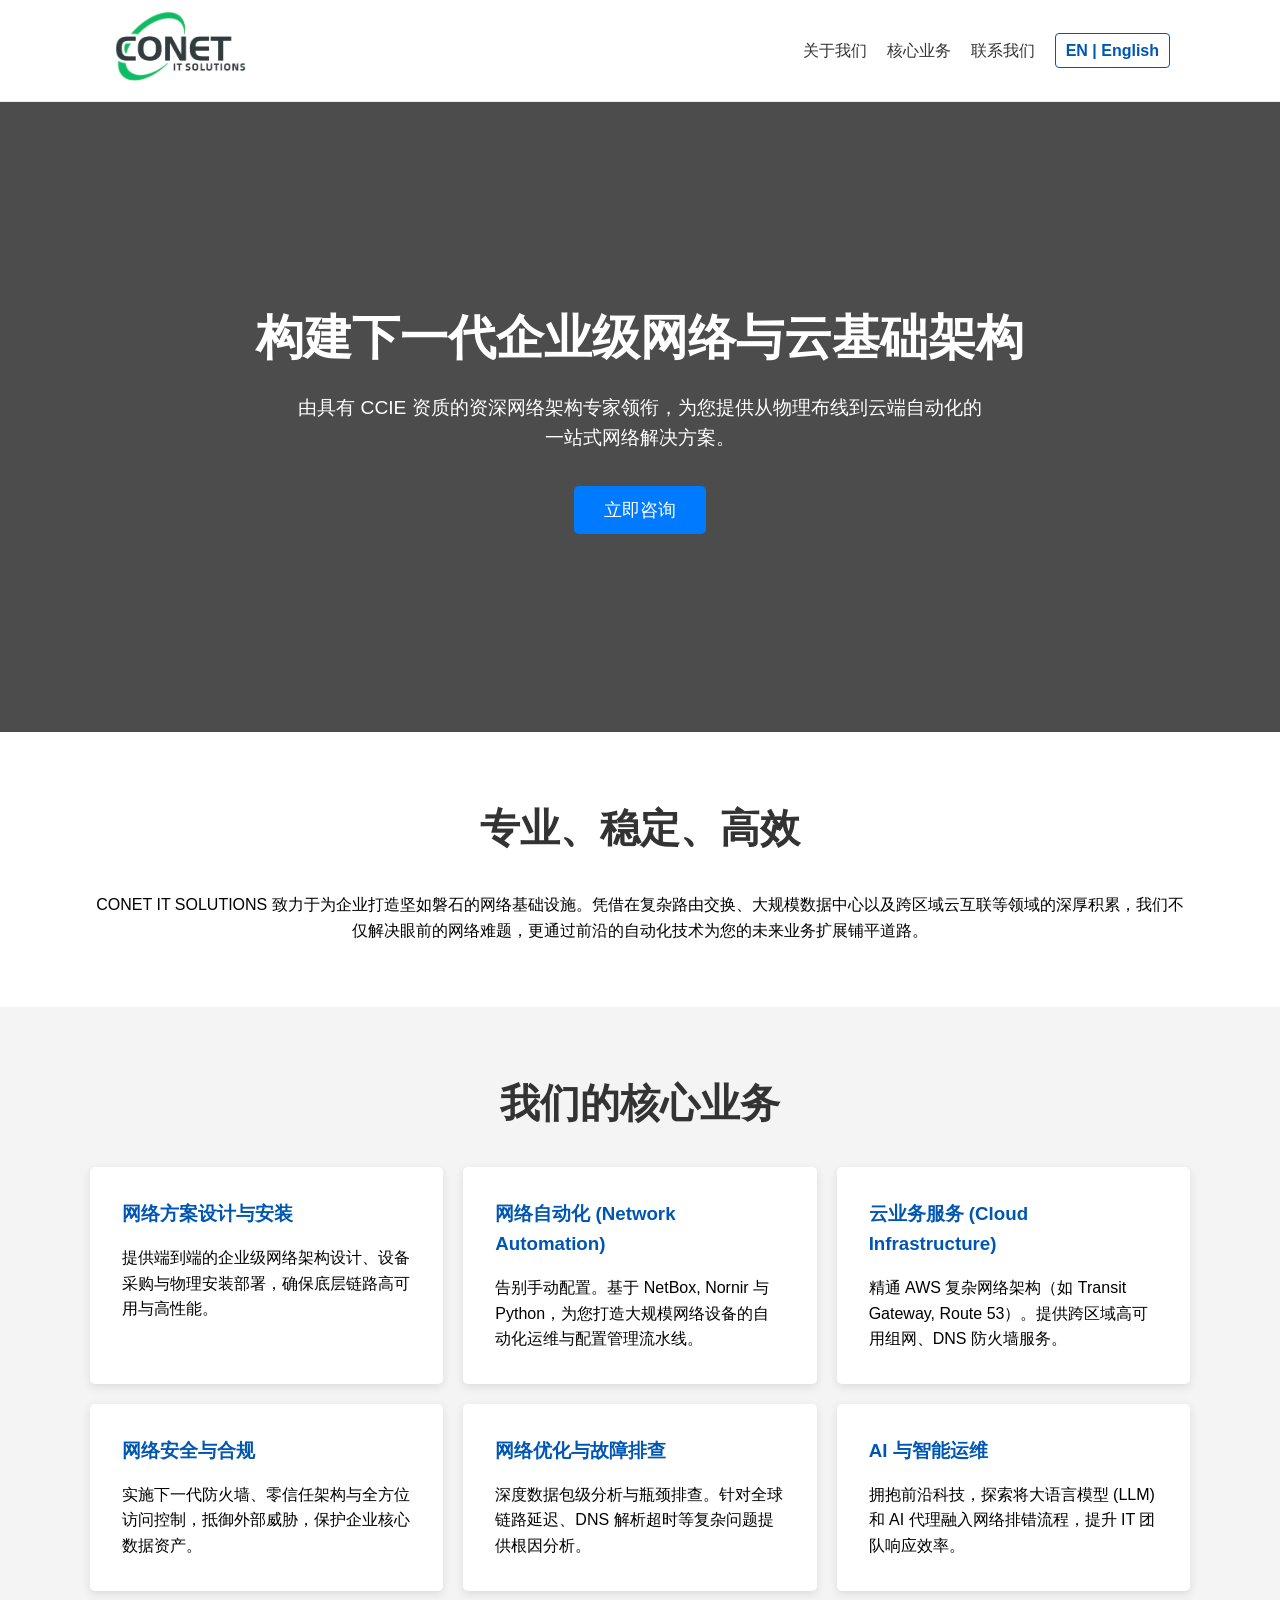
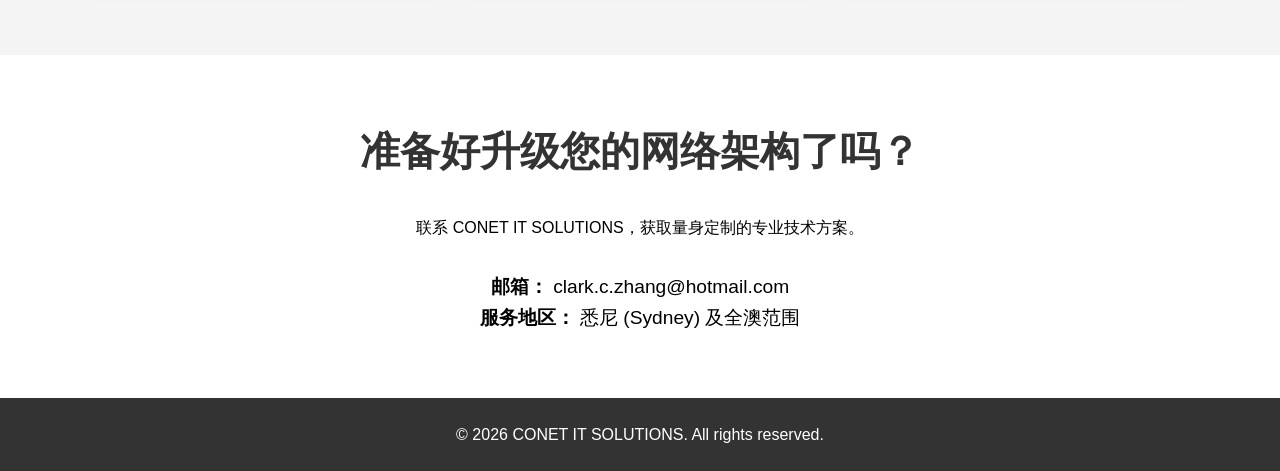
==== cn.html @ aeb0d5d9 "intial version" ====
<!DOCTYPE html>
<html lang="zh-CN">
<head>
    <meta charset="UTF-8">
    <meta name="viewport" content="width=device-width, initial-scale=1.0">
    <title>CONET IT SOLUTIONS | 顶级网络与云架构服务</title>
    <link rel="stylesheet" href="css/style.css">
</head>
<body>

    <header>
        <div class="container nav-container">
            <a href="cn.html" class="logo-link">
                <img src="images/logo.png" alt="CONET IT SOLUTIONS Logo" class="logo-img">
            </a>
            <nav>
                <a href="#about">关于我们</a>
                <a href="#services">核心业务</a>
                <a href="#contact">联系我们</a>
                <a href="index.html" class="lang-btn">EN | English</a>
            </nav>
        </div>
    </header>

    <section class="hero">
        <div class="hero-content">
            <h2>构建下一代企业级网络与云基础架构</h2>
            <p>由具有 CCIE 资质的资深网络架构专家领衔，为您提供从物理布线到云端自动化的一站式网络解决方案。</p>
            <a href="#contact" class="btn">立即咨询</a>
        </div>
    </section>

    <section id="about" class="container section">
        <h2 class="section-title">专业、稳定、高效</h2>
        <p class="text-center">CONET IT SOLUTIONS 致力于为企业打造坚如磐石的网络基础设施。凭借在复杂路由交换、大规模数据中心以及跨区域云互联等领域的深厚积累，我们不仅解决眼前的网络难题，更通过前沿的自动化技术为您的未来业务扩展铺平道路。</p>
    </section>

    <section id="services" class="bg-light">
        <div class="container section">
            <h2 class="section-title">我们的核心业务</h2>
            <div class="grid">
                <div class="card">
                    <h3>网络方案设计与安装</h3>
                    <p>提供端到端的企业级网络架构设计、设备采购与物理安装部署，确保底层链路高可用与高性能。</p>
                </div>
                <div class="card">
                    <h3>网络自动化 (Network Automation)</h3>
                    <p>告别手动配置。基于 NetBox, Nornir 与 Python，为您打造大规模网络设备的自动化运维与配置管理流水线。</p>
                </div>
                <div class="card">
                    <h3>云业务服务 (Cloud Infrastructure)</h3>
                    <p>精通 AWS 复杂网络架构（如 Transit Gateway, Route 53）。提供跨区域高可用组网、DNS 防火墙服务。</p>
                </div>
                <div class="card">
                    <h3>网络安全与合规</h3>
                    <p>实施下一代防火墙、零信任架构与全方位访问控制，抵御外部威胁，保护企业核心数据资产。</p>
                </div>
                <div class="card">
                    <h3>网络优化与故障排查</h3>
                    <p>深度数据包级分析与瓶颈排查。针对全球链路延迟、DNS 解析超时等复杂问题提供根因分析。</p>
                </div>
                <div class="card">
                    <h3>AI 与智能运维</h3>
                    <p>拥抱前沿科技，探索将大语言模型 (LLM) 和 AI 代理融入网络排错流程，提升 IT 团队响应效率。</p>
                </div>
            </div>
        </div>
    </section>

    <section id="contact" class="container section text-center">
        <h2 class="section-title">准备好升级您的网络架构了吗？</h2>
        <p>联系 CONET IT SOLUTIONS，获取量身定制的专业技术方案。</p>
        <div class="contact-info">
            <p><strong>邮箱：</strong> clark.c.zhang@hotmail.com</p>
            <p><strong>服务地区：</strong> 悉尼 (Sydney) 及全澳范围</p>
        </div>
    </section>

    <footer>
        <p>&copy; 2026 CONET IT SOLUTIONS. All rights reserved.</p>
    </footer>

    <script>
        document.querySelectorAll('a[href^="#"]').forEach(anchor => {
            anchor.addEventListener('click', function (e) {
                e.preventDefault();
                document.querySelector(this.getAttribute('href')).scrollIntoView({
                    behavior: 'smooth'
                });
            });
        });
    </script>
</body>
</html>
---- css/style.css ----
/* 全局变量与基础重置 */
:root {
    --primary-color: #0056b3;
    --secondary-color: #007bff;
    --dark-color: #333;
    --light-color: #f4f4f4;
    --header-bg: #fff;
    --header-text: #333;
}

* {
    margin: 0;
    padding: 0;
    box-sizing: border-box;
    font-family: 'Segoe UI', Tahoma, Geneva, Verdana, sans-serif;
    line-height: 1.6;
}

/* 布局工具 */
.container {
    max-width: 1100px;
    margin: auto;
    padding: 0 20px;
}
.section {
    padding: 4rem 0;
}
.text-center {
    text-align: center;
}
.bg-light {
    background: var(--light-color);
}
.section-title {
    text-align: center;
    font-size: 2.5rem;
    margin-bottom: 2rem;
    color: var(--dark-color);
}

/* 导航栏 */
header {
    background: var(--header-bg);
    color: var(--header-text);
    padding: 0.5rem 0;
    position: sticky;
    top: 0;
    z-index: 100;
    border-bottom: 1px solid #eaeaea;
}
.nav-container {
    display: flex;
    justify-content: space-between;
    align-items: center;
}
.logo-link {
    display: flex;
    align-items: center;
}
.logo-img {
    height: 85px;
    width: auto;
    display: block;
    background: transparent;
    border: none;
}
nav {
    display: flex;
    align-items: center;
}
nav a {
    color: var(--header-text);
    text-decoration: none;
    margin-left: 20px;
    font-size: 1rem;
    transition: color 0.3s;
}
nav a:hover {
    color: var(--primary-color);
}

/* 语言切换按钮 */
.lang-btn {
    font-weight: bold;
    border: 1px solid var(--primary-color);
    padding: 4px 10px;
    border-radius: 4px;
    color: var(--primary-color) !important;
}
.lang-btn:hover {
    background: var(--primary-color);
    color: #fff !important;
}

/* 首页横幅 (Hero) */
.hero {
    height: 70vh;
    background: linear-gradient(rgba(0, 0, 0, 0.7), rgba(0, 0, 0, 0.7)), url('https://images.unsplash.com/photo-1558494949-ef010cbdcc31?q=80&w=2000&auto=format&fit=crop') no-repeat center center/cover;
    color: #fff;
    display: flex;
    align-items: center;
    justify-content: center;
    text-align: center;
    padding: 0 20px;
}
.hero h2 {
    font-size: 3rem;
    margin-bottom: 1rem;
}
.hero p {
    font-size: 1.2rem;
    margin-bottom: 2rem;
    max-width: 700px;
    margin-left: auto;
    margin-right: auto;
}
.btn {
    display: inline-block;
    padding: 10px 30px;
    background: var(--secondary-color);
    color: #fff;
    text-decoration: none;
    border-radius: 5px;
    font-size: 1.1rem;
    transition: background 0.3s;
}
.btn:hover {
    background: var(--primary-color);
}

/* 网格布局 (核心业务) */
.grid {
    display: grid;
    grid-template-columns: repeat(auto-fit, minmax(300px, 1fr));
    gap: 20px;
}
.card {
    background: #fff;
    padding: 2rem;
    border-radius: 5px;
    box-shadow: 0 3px 10px rgba(0,0,0,0.1);
    transition: transform 0.3s;
}
.card:hover {
    transform: translateY(-5px);
}
.card h3 {
    margin-bottom: 1rem;
    color: var(--primary-color);
}

/* 联系方式与页脚 */
.contact-info {
    margin-top: 2rem;
    font-size: 1.2rem;
}
footer {
    background: var(--dark-color);
    color: #fff;
    text-align: center;
    padding: 1.5rem 0;
}

/* 移动端适配 */
@media (max-width: 768px) {
    .nav-container {
        flex-direction: column;
        height: auto;
        padding: 10px 0;
    }
    .logo-img {
        height: 60px;
        margin-bottom: 15px;
    }
    nav {
        flex-wrap: wrap;
        justify-content: center;
    }
    nav a {
        color: var(--header-text);
        margin: 5px 10px;
    }
    .hero h2 {
        font-size: 2rem;
    }
    .hero p {
        font-size: 1rem;
    }
    .card {
        padding: 1.5rem;
    }
}
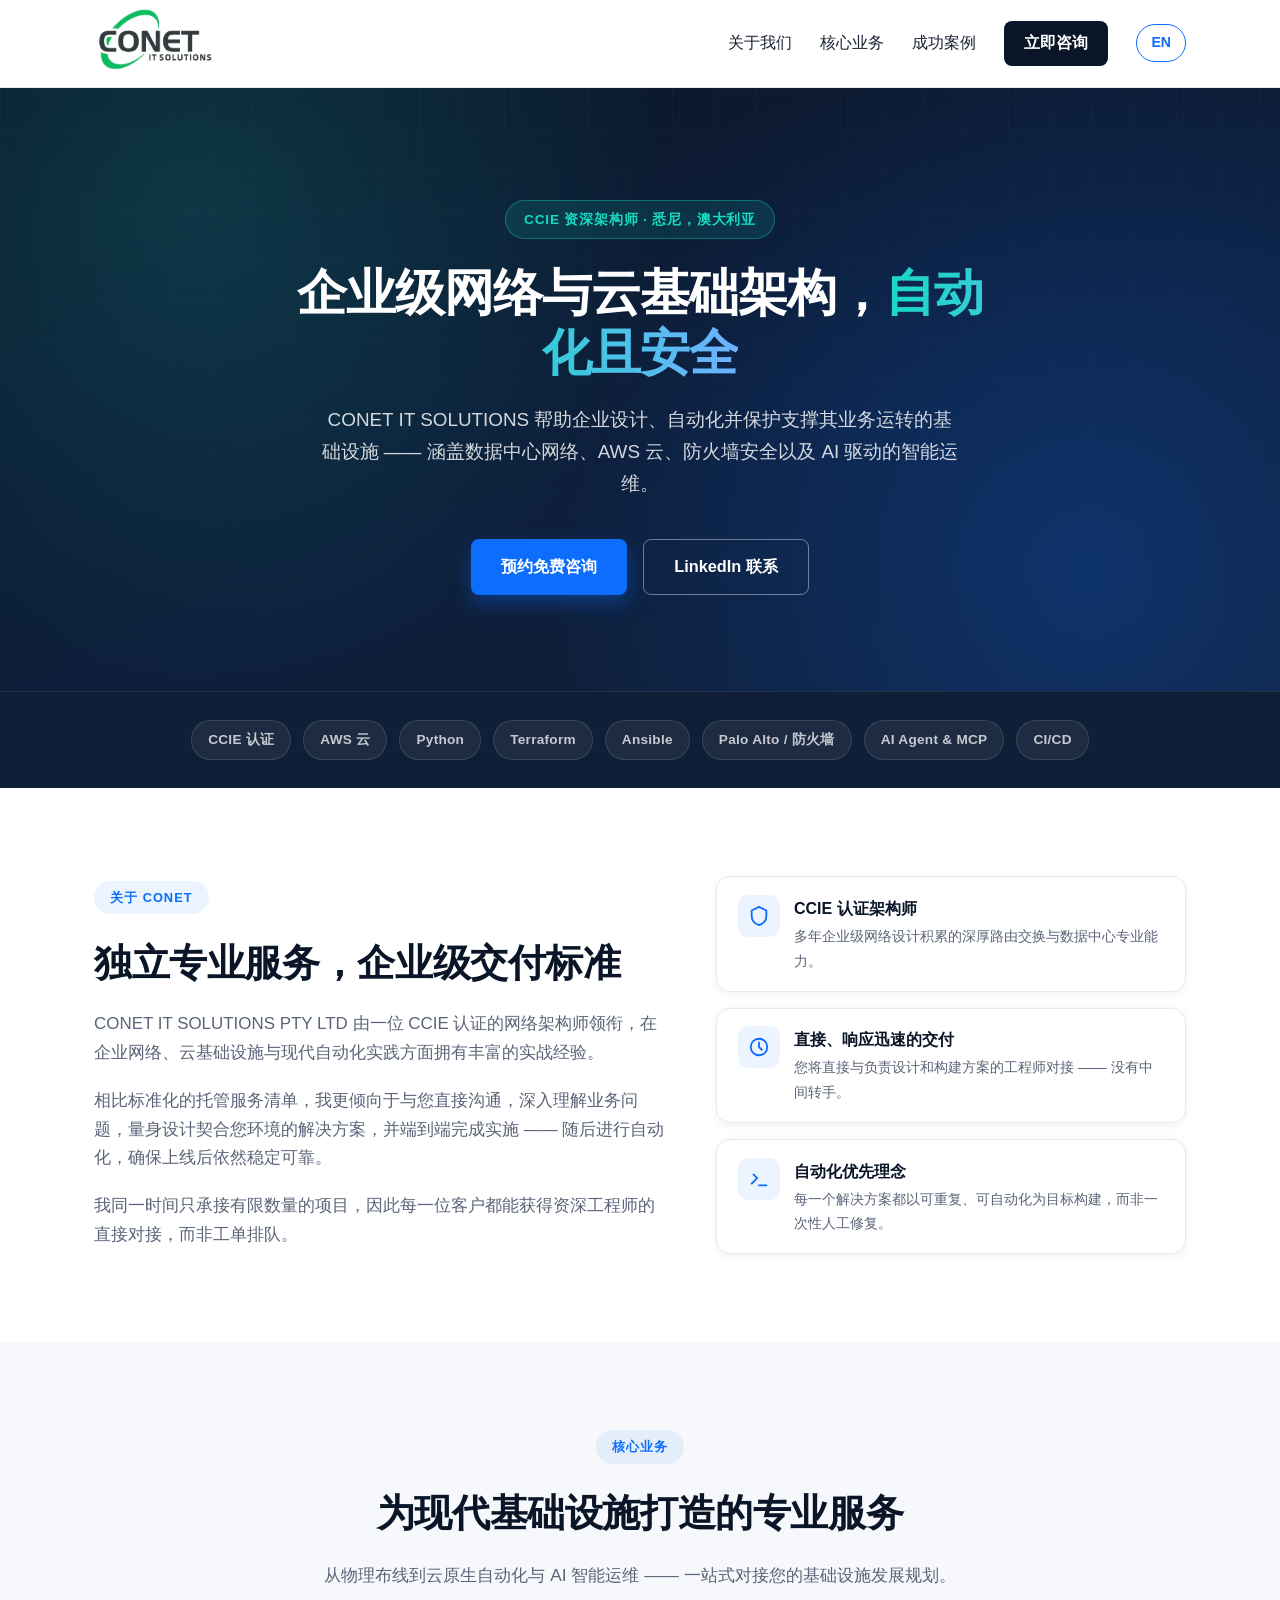
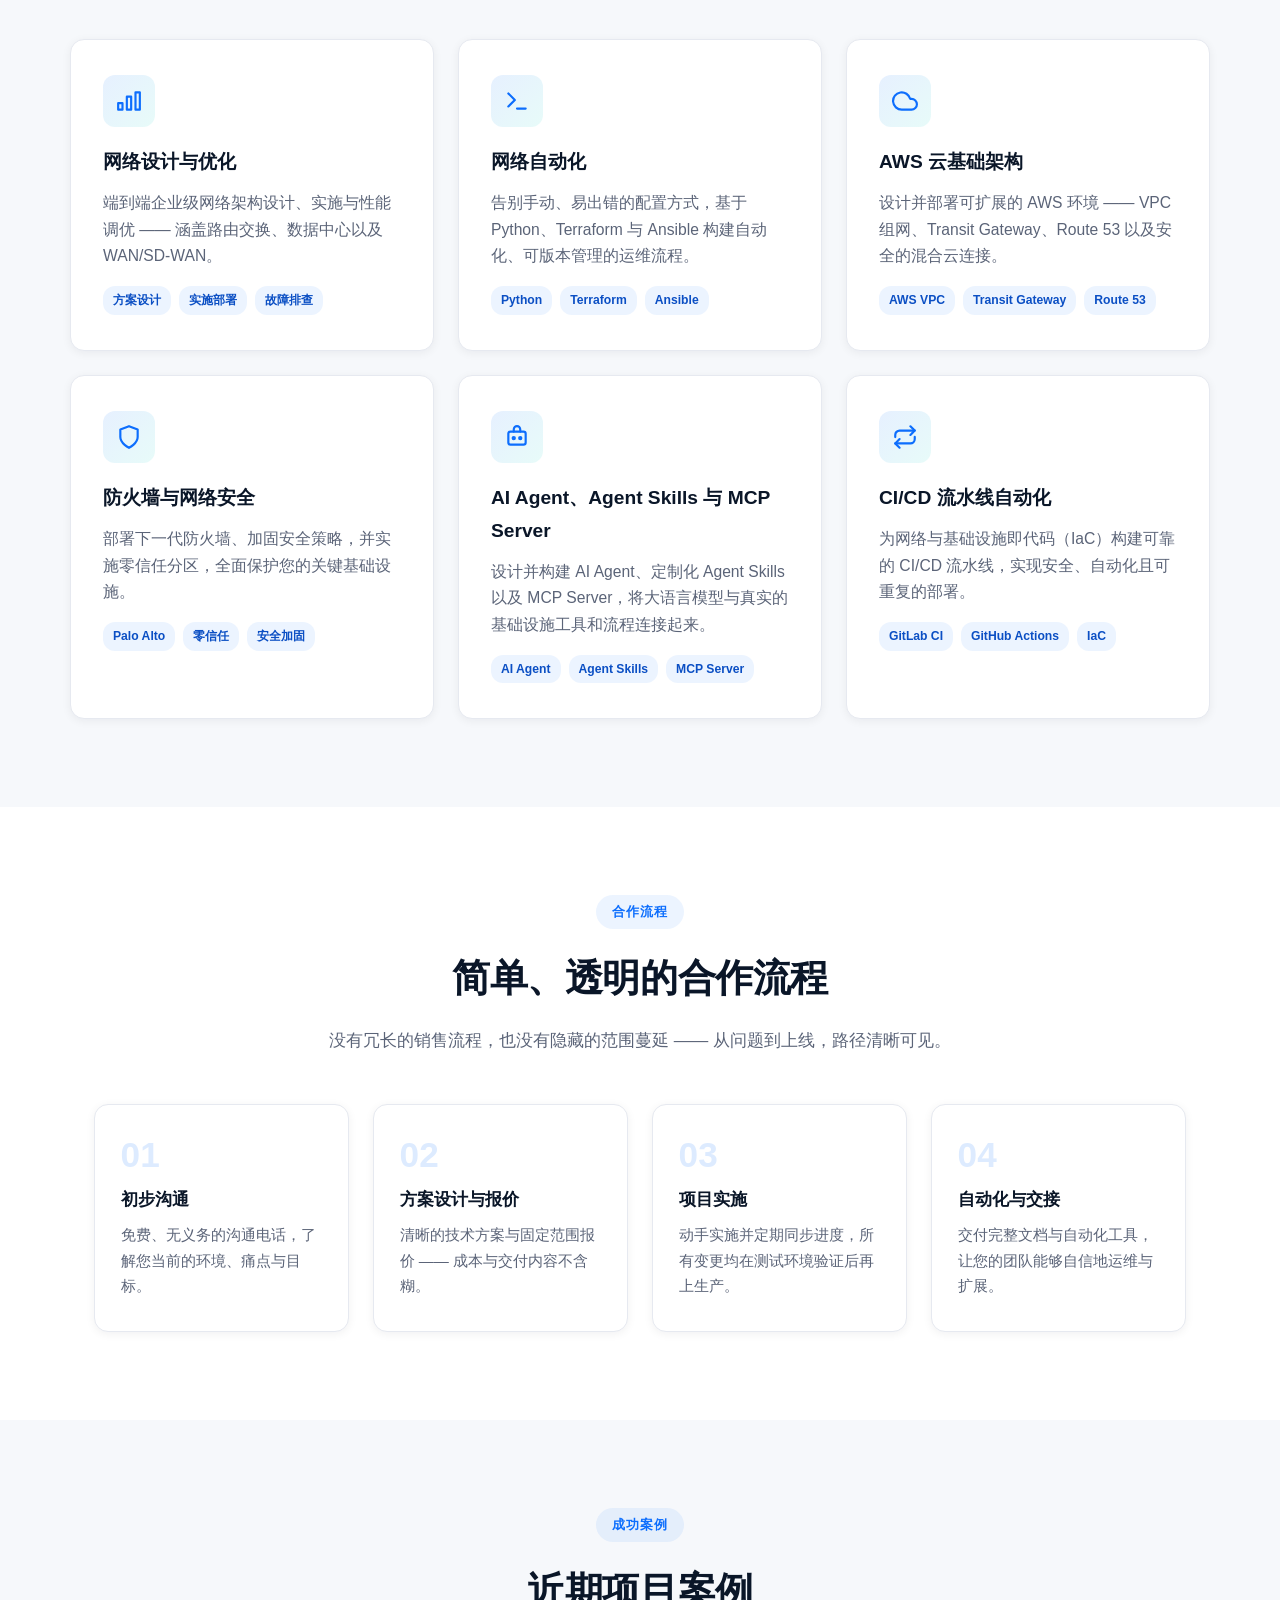
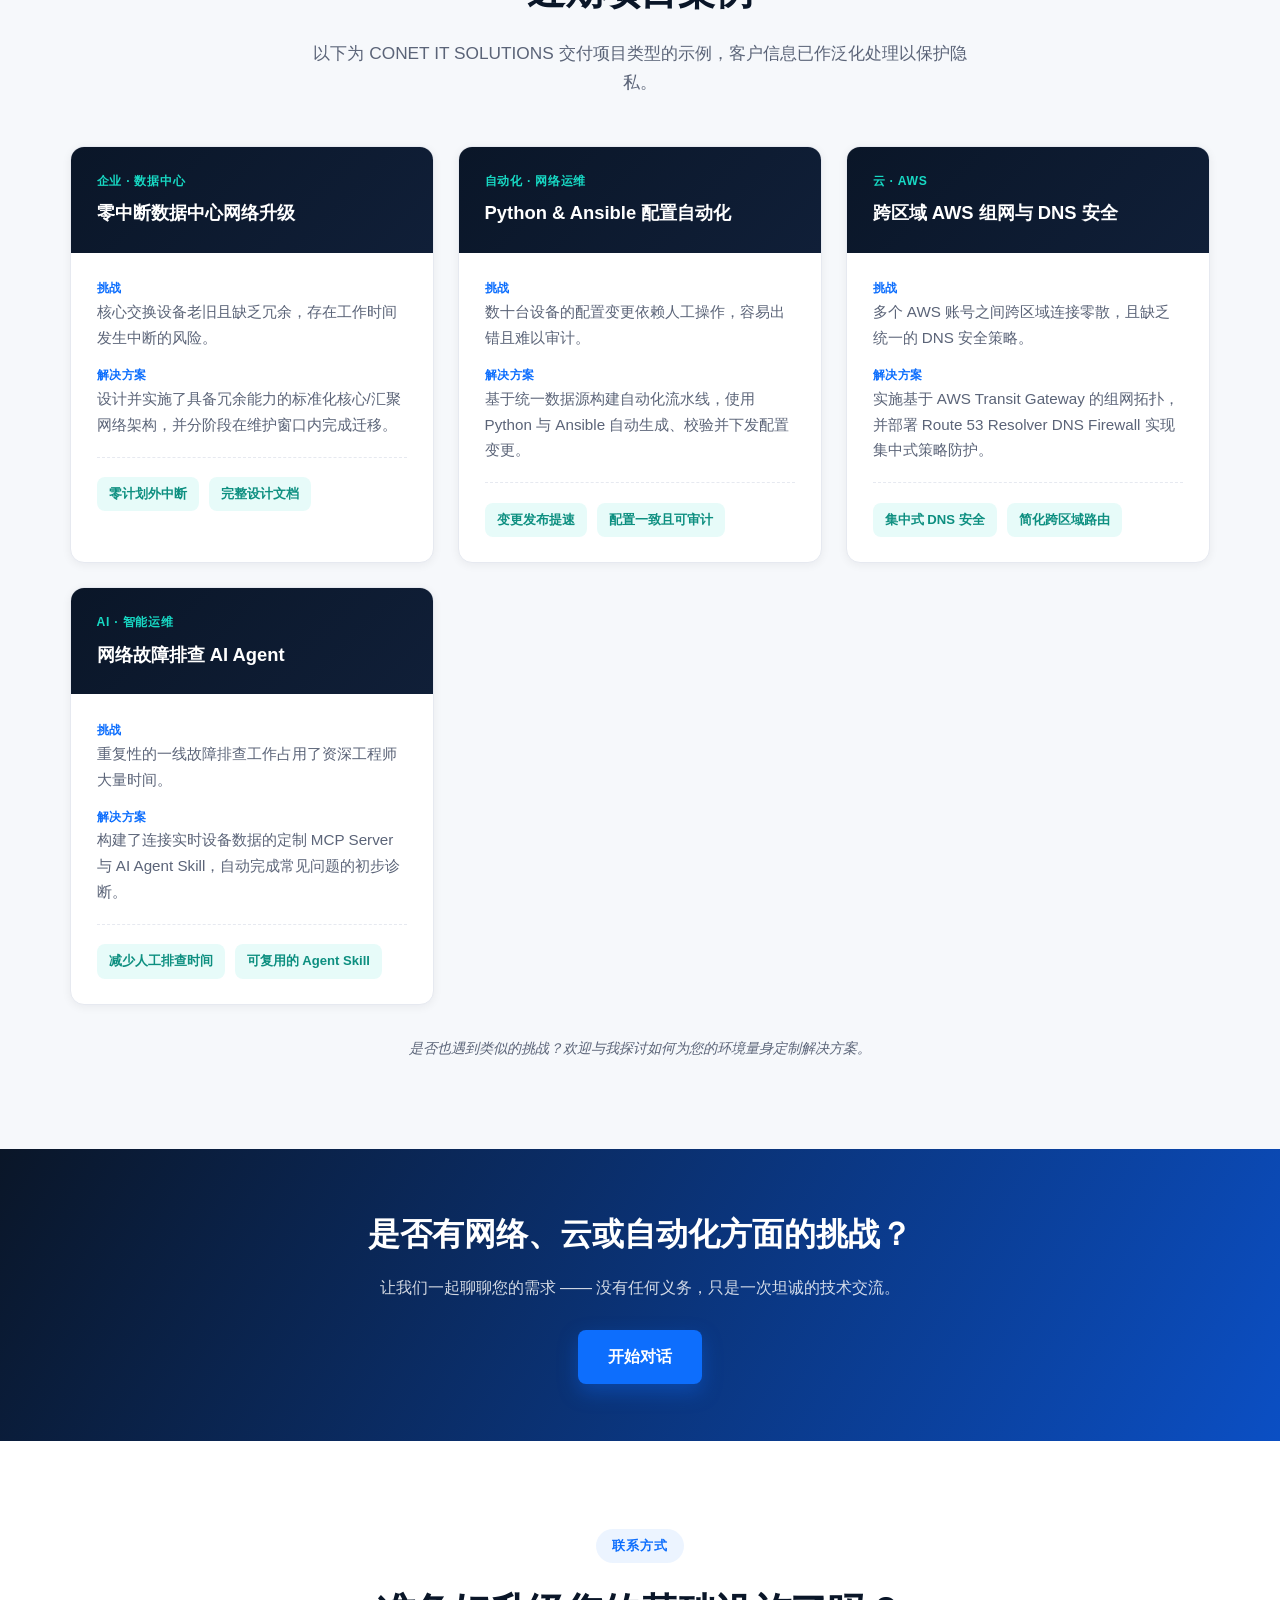
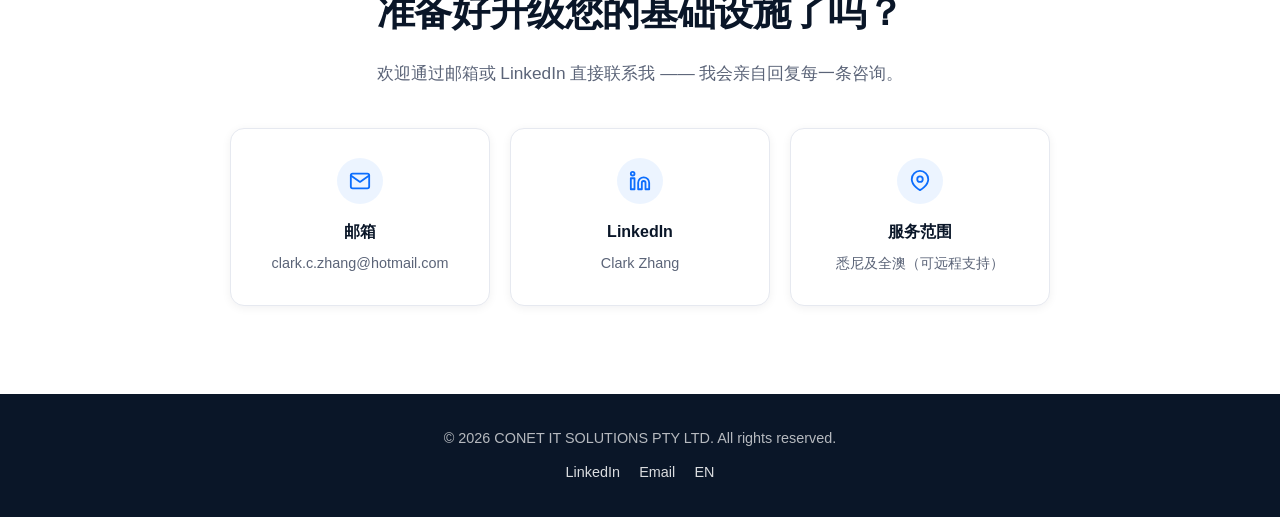
==== commit de79d28b: "version 2" ====
--- a/cn.html
+++ b/cn.html
@@ -3,7 +3,8 @@
 <head>
     <meta charset="UTF-8">
     <meta name="viewport" content="width=device-width, initial-scale=1.0">
-    <title>CONET IT SOLUTIONS | 顶级网络与云架构服务</title>
+    <meta name="description" content="CONET IT SOLUTIONS —— CCIE 资深架构师领衔，专注网络设计、自动化（Python/Terraform/Ansible）、AWS 云、防火墙安全、AI Agent 与 MCP、CI/CD 流水线。">
+    <title>CONET IT SOLUTIONS | 网络、云与自动化专家</title>
     <link rel="stylesheet" href="css/style.css">
 </head>
 <body>
@@ -16,77 +17,328 @@
             <nav>
                 <a href="#about">关于我们</a>
                 <a href="#services">核心业务</a>
-                <a href="#contact">联系我们</a>
-                <a href="index.html" class="lang-btn">EN | English</a>
+                <a href="#work">成功案例</a>
+                <a href="#contact" class="nav-cta">立即咨询</a>
+                <a href="index.html" class="lang-btn">EN</a>
             </nav>
         </div>
     </header>
 
     <section class="hero">
-        <div class="hero-content">
-            <h2>构建下一代企业级网络与云基础架构</h2>
-            <p>由具有 CCIE 资质的资深网络架构专家领衔，为您提供从物理布线到云端自动化的一站式网络解决方案。</p>
-            <a href="#contact" class="btn">立即咨询</a>
-        </div>
-    </section>
-
-    <section id="about" class="container section">
-        <h2 class="section-title">专业、稳定、高效</h2>
-        <p class="text-center">CONET IT SOLUTIONS 致力于为企业打造坚如磐石的网络基础设施。凭借在复杂路由交换、大规模数据中心以及跨区域云互联等领域的深厚积累，我们不仅解决眼前的网络难题，更通过前沿的自动化技术为您的未来业务扩展铺平道路。</p>
+        <div class="container hero-content">
+            <span class="hero-eyebrow">CCIE 资深架构师 &middot; 悉尼，澳大利亚</span>
+            <h1>企业级网络与云基础架构，<span>自动化且安全</span></h1>
+            <p>CONET IT SOLUTIONS 帮助企业设计、自动化并保护支撑其业务运转的基础设施 —— 涵盖数据中心网络、AWS 云、防火墙安全以及 AI 驱动的智能运维。</p>
+            <div class="hero-actions">
+                <a href="#contact" class="btn">预约免费咨询</a>
+                <a href="https://www.linkedin.com/in/clark-zhang-18857131/" target="_blank" rel="noopener" class="btn btn-outline">LinkedIn 联系</a>
+            </div>
+        </div>
+    </section>
+
+    <div class="trust-bar">
+        <div class="container trust-list">
+            <span class="trust-chip">CCIE 认证</span>
+            <span class="trust-chip">AWS 云</span>
+            <span class="trust-chip">Python</span>
+            <span class="trust-chip">Terraform</span>
+            <span class="trust-chip">Ansible</span>
+            <span class="trust-chip">Palo Alto / 防火墙</span>
+            <span class="trust-chip">AI Agent &amp; MCP</span>
+            <span class="trust-chip">CI/CD</span>
+        </div>
+    </div>
+
+    <section id="about" class="section">
+        <div class="container about-grid">
+            <div class="about-text">
+                <span class="section-tag">关于 CONET</span>
+                <h2 class="section-title" style="text-align:left;">独立专业服务，企业级交付标准</h2>
+                <p>CONET IT SOLUTIONS PTY LTD 由一位 CCIE 认证的网络架构师领衔，在企业网络、云基础设施与现代自动化实践方面拥有丰富的实战经验。</p>
+                <p>相比标准化的托管服务清单，我更倾向于与您直接沟通，深入理解业务问题，量身设计契合您环境的解决方案，并端到端完成实施 —— 随后进行自动化，确保上线后依然稳定可靠。</p>
+                <p>我同一时间只承接有限数量的项目，因此每一位客户都能获得资深工程师的直接对接，而非工单排队。</p>
+            </div>
+            <div class="about-badges">
+                <div class="badge-card">
+                    <div class="badge-icon">
+                        <svg width="22" height="22" viewBox="0 0 24 24" fill="none" stroke="currentColor" stroke-width="2" stroke-linecap="round" stroke-linejoin="round"><path d="M12 2l8 4v6c0 5-3.5 8.5-8 10-4.5-1.5-8-5-8-10V6l8-4z"/></svg>
+                    </div>
+                    <div>
+                        <h4>CCIE 认证架构师</h4>
+                        <p>多年企业级网络设计积累的深厚路由交换与数据中心专业能力。</p>
+                    </div>
+                </div>
+                <div class="badge-card">
+                    <div class="badge-icon">
+                        <svg width="22" height="22" viewBox="0 0 24 24" fill="none" stroke="currentColor" stroke-width="2" stroke-linecap="round" stroke-linejoin="round"><circle cx="12" cy="12" r="9"/><path d="M12 7v5l3 3"/></svg>
+                    </div>
+                    <div>
+                        <h4>直接、响应迅速的交付</h4>
+                        <p>您将直接与负责设计和构建方案的工程师对接 —— 没有中间转手。</p>
+                    </div>
+                </div>
+                <div class="badge-card">
+                    <div class="badge-icon">
+                        <svg width="22" height="22" viewBox="0 0 24 24" fill="none" stroke="currentColor" stroke-width="2" stroke-linecap="round" stroke-linejoin="round"><path d="M4 17l6-6-4-4"/><path d="M12 19h8"/></svg>
+                    </div>
+                    <div>
+                        <h4>自动化优先理念</h4>
+                        <p>每一个解决方案都以可重复、可自动化为目标构建，而非一次性人工修复。</p>
+                    </div>
+                </div>
+            </div>
+        </div>
     </section>
 
     <section id="services" class="bg-light">
         <div class="container section">
-            <h2 class="section-title">我们的核心业务</h2>
+            <div class="section-header">
+                <span class="section-tag">核心业务</span>
+                <h2 class="section-title">为现代基础设施打造的专业服务</h2>
+            </div>
+            <p class="section-subtitle">从物理布线到云原生自动化与 AI 智能运维 —— 一站式对接您的基础设施发展规划。</p>
             <div class="grid">
                 <div class="card">
-                    <h3>网络方案设计与安装</h3>
-                    <p>提供端到端的企业级网络架构设计、设备采购与物理安装部署，确保底层链路高可用与高性能。</p>
-                </div>
-                <div class="card">
-                    <h3>网络自动化 (Network Automation)</h3>
-                    <p>告别手动配置。基于 NetBox, Nornir 与 Python，为您打造大规模网络设备的自动化运维与配置管理流水线。</p>
-                </div>
-                <div class="card">
-                    <h3>云业务服务 (Cloud Infrastructure)</h3>
-                    <p>精通 AWS 复杂网络架构（如 Transit Gateway, Route 53）。提供跨区域高可用组网、DNS 防火墙服务。</p>
-                </div>
-                <div class="card">
-                    <h3>网络安全与合规</h3>
-                    <p>实施下一代防火墙、零信任架构与全方位访问控制，抵御外部威胁，保护企业核心数据资产。</p>
-                </div>
-                <div class="card">
-                    <h3>网络优化与故障排查</h3>
-                    <p>深度数据包级分析与瓶颈排查。针对全球链路延迟、DNS 解析超时等复杂问题提供根因分析。</p>
-                </div>
-                <div class="card">
-                    <h3>AI 与智能运维</h3>
-                    <p>拥抱前沿科技，探索将大语言模型 (LLM) 和 AI 代理融入网络排错流程，提升 IT 团队响应效率。</p>
-                </div>
-            </div>
-        </div>
-    </section>
+                    <div class="card-icon">
+                        <svg width="26" height="26" viewBox="0 0 24 24" fill="none" stroke="currentColor" stroke-width="2" stroke-linecap="round" stroke-linejoin="round"><rect x="2" y="14" width="4" height="6"/><rect x="10" y="8" width="4" height="12"/><rect x="18" y="4" width="4" height="16"/></svg>
+                    </div>
+                    <h3>网络设计与优化</h3>
+                    <p>端到端企业级网络架构设计、实施与性能调优 —— 涵盖路由交换、数据中心以及 WAN/SD-WAN。</p>
+                    <div class="tag-list">
+                        <span class="tag">方案设计</span>
+                        <span class="tag">实施部署</span>
+                        <span class="tag">故障排查</span>
+                    </div>
+                </div>
+                <div class="card">
+                    <div class="card-icon">
+                        <svg width="26" height="26" viewBox="0 0 24 24" fill="none" stroke="currentColor" stroke-width="2" stroke-linecap="round" stroke-linejoin="round"><polyline points="4 17 10 11 4 5"/><line x1="12" y1="19" x2="20" y2="19"/></svg>
+                    </div>
+                    <h3>网络自动化</h3>
+                    <p>告别手动、易出错的配置方式，基于 Python、Terraform 与 Ansible 构建自动化、可版本管理的运维流程。</p>
+                    <div class="tag-list">
+                        <span class="tag">Python</span>
+                        <span class="tag">Terraform</span>
+                        <span class="tag">Ansible</span>
+                    </div>
+                </div>
+                <div class="card">
+                    <div class="card-icon">
+                        <svg width="26" height="26" viewBox="0 0 24 24" fill="none" stroke="currentColor" stroke-width="2" stroke-linecap="round" stroke-linejoin="round"><path d="M18 10h-1.26A8 8 0 1 0 9 20h9a5 5 0 0 0 0-10z"/></svg>
+                    </div>
+                    <h3>AWS 云基础架构</h3>
+                    <p>设计并部署可扩展的 AWS 环境 —— VPC 组网、Transit Gateway、Route 53 以及安全的混合云连接。</p>
+                    <div class="tag-list">
+                        <span class="tag">AWS VPC</span>
+                        <span class="tag">Transit Gateway</span>
+                        <span class="tag">Route 53</span>
+                    </div>
+                </div>
+                <div class="card">
+                    <div class="card-icon">
+                        <svg width="26" height="26" viewBox="0 0 24 24" fill="none" stroke="currentColor" stroke-width="2" stroke-linecap="round" stroke-linejoin="round"><path d="M12 22s8-4 8-10V5l-8-3-8 3v7c0 6 8 10 8 10z"/></svg>
+                    </div>
+                    <h3>防火墙与网络安全</h3>
+                    <p>部署下一代防火墙、加固安全策略，并实施零信任分区，全面保护您的关键基础设施。</p>
+                    <div class="tag-list">
+                        <span class="tag">Palo Alto</span>
+                        <span class="tag">零信任</span>
+                        <span class="tag">安全加固</span>
+                    </div>
+                </div>
+                <div class="card">
+                    <div class="card-icon">
+                        <svg width="26" height="26" viewBox="0 0 24 24" fill="none" stroke="currentColor" stroke-width="2" stroke-linecap="round" stroke-linejoin="round"><rect x="4" y="7" width="16" height="12" rx="2"/><path d="M9 7V5a3 3 0 0 1 6 0v2"/><circle cx="9" cy="13" r="1"/><circle cx="15" cy="13" r="1"/></svg>
+                    </div>
+                    <h3>AI Agent、Agent Skills 与 MCP Server</h3>
+                    <p>设计并构建 AI Agent、定制化 Agent Skills 以及 MCP Server，将大语言模型与真实的基础设施工具和流程连接起来。</p>
+                    <div class="tag-list">
+                        <span class="tag">AI Agent</span>
+                        <span class="tag">Agent Skills</span>
+                        <span class="tag">MCP Server</span>
+                    </div>
+                </div>
+                <div class="card">
+                    <div class="card-icon">
+                        <svg width="26" height="26" viewBox="0 0 24 24" fill="none" stroke="currentColor" stroke-width="2" stroke-linecap="round" stroke-linejoin="round"><path d="M17 2.1l4 4-4 4"/><path d="M3 12.1v-2a4 4 0 0 1 4-4h14"/><path d="M7 21.9l-4-4 4-4"/><path d="M21 11.9v2a4 4 0 0 1-4 4H3"/></svg>
+                    </div>
+                    <h3>CI/CD 流水线自动化</h3>
+                    <p>为网络与基础设施即代码（IaC）构建可靠的 CI/CD 流水线，实现安全、自动化且可重复的部署。</p>
+                    <div class="tag-list">
+                        <span class="tag">GitLab CI</span>
+                        <span class="tag">GitHub Actions</span>
+                        <span class="tag">IaC</span>
+                    </div>
+                </div>
+            </div>
+        </div>
+    </section>
+
+    <section class="section">
+        <div class="container">
+            <div class="section-header">
+                <span class="section-tag">合作流程</span>
+                <h2 class="section-title">简单、透明的合作流程</h2>
+            </div>
+            <p class="section-subtitle">没有冗长的销售流程，也没有隐藏的范围蔓延 —— 从问题到上线，路径清晰可见。</p>
+            <div class="process-grid">
+                <div class="process-step">
+                    <div class="step-num">01</div>
+                    <h4>初步沟通</h4>
+                    <p>免费、无义务的沟通电话，了解您当前的环境、痛点与目标。</p>
+                </div>
+                <div class="process-step">
+                    <div class="step-num">02</div>
+                    <h4>方案设计与报价</h4>
+                    <p>清晰的技术方案与固定范围报价 —— 成本与交付内容不含糊。</p>
+                </div>
+                <div class="process-step">
+                    <div class="step-num">03</div>
+                    <h4>项目实施</h4>
+                    <p>动手实施并定期同步进度，所有变更均在测试环境验证后再上生产。</p>
+                </div>
+                <div class="process-step">
+                    <div class="step-num">04</div>
+                    <h4>自动化与交接</h4>
+                    <p>交付完整文档与自动化工具，让您的团队能够自信地运维与扩展。</p>
+                </div>
+            </div>
+        </div>
+    </section>
+
+    <section id="work" class="bg-light">
+        <div class="container section">
+            <div class="section-header">
+                <span class="section-tag">成功案例</span>
+                <h2 class="section-title">近期项目案例</h2>
+            </div>
+            <p class="section-subtitle">以下为 CONET IT SOLUTIONS 交付项目类型的示例，客户信息已作泛化处理以保护隐私。</p>
+            <div class="case-grid">
+                <div class="case-card">
+                    <div class="case-top">
+                        <div class="case-industry">企业 &middot; 数据中心</div>
+                        <h3>零中断数据中心网络升级</h3>
+                    </div>
+                    <div class="case-body">
+                        <div class="case-label">挑战</div>
+                        <p>核心交换设备老旧且缺乏冗余，存在工作时间发生中断的风险。</p>
+                        <div class="case-label">解决方案</div>
+                        <p>设计并实施了具备冗余能力的标准化核心/汇聚网络架构，并分阶段在维护窗口内完成迁移。</p>
+                        <div class="case-results">
+                            <span class="result-pill">零计划外中断</span>
+                            <span class="result-pill">完整设计文档</span>
+                        </div>
+                    </div>
+                </div>
+                <div class="case-card">
+                    <div class="case-top">
+                        <div class="case-industry">自动化 &middot; 网络运维</div>
+                        <h3>Python &amp; Ansible 配置自动化</h3>
+                    </div>
+                    <div class="case-body">
+                        <div class="case-label">挑战</div>
+                        <p>数十台设备的配置变更依赖人工操作，容易出错且难以审计。</p>
+                        <div class="case-label">解决方案</div>
+                        <p>基于统一数据源构建自动化流水线，使用 Python 与 Ansible 自动生成、校验并下发配置变更。</p>
+                        <div class="case-results">
+                            <span class="result-pill">变更发布提速</span>
+                            <span class="result-pill">配置一致且可审计</span>
+                        </div>
+                    </div>
+                </div>
+                <div class="case-card">
+                    <div class="case-top">
+                        <div class="case-industry">云 &middot; AWS</div>
+                        <h3>跨区域 AWS 组网与 DNS 安全</h3>
+                    </div>
+                    <div class="case-body">
+                        <div class="case-label">挑战</div>
+                        <p>多个 AWS 账号之间跨区域连接零散，且缺乏统一的 DNS 安全策略。</p>
+                        <div class="case-label">解决方案</div>
+                        <p>实施基于 AWS Transit Gateway 的组网拓扑，并部署 Route 53 Resolver DNS Firewall 实现集中式策略防护。</p>
+                        <div class="case-results">
+                            <span class="result-pill">集中式 DNS 安全</span>
+                            <span class="result-pill">简化跨区域路由</span>
+                        </div>
+                    </div>
+                </div>
+                <div class="case-card">
+                    <div class="case-top">
+                        <div class="case-industry">AI &middot; 智能运维</div>
+                        <h3>网络故障排查 AI Agent</h3>
+                    </div>
+                    <div class="case-body">
+                        <div class="case-label">挑战</div>
+                        <p>重复性的一线故障排查工作占用了资深工程师大量时间。</p>
+                        <div class="case-label">解决方案</div>
+                        <p>构建了连接实时设备数据的定制 MCP Server 与 AI Agent Skill，自动完成常见问题的初步诊断。</p>
+                        <div class="case-results">
+                            <span class="result-pill">减少人工排查时间</span>
+                            <span class="result-pill">可复用的 Agent Skill</span>
+                        </div>
+                    </div>
+                </div>
+            </div>
+            <p class="case-note">是否也遇到类似的挑战？欢迎与我探讨如何为您的环境量身定制解决方案。</p>
+        </div>
+    </section>
+
+    <div class="cta-banner">
+        <div class="container">
+            <h2>是否有网络、云或自动化方面的挑战？</h2>
+            <p>让我们一起聊聊您的需求 —— 没有任何义务，只是一次坦诚的技术交流。</p>
+            <a href="#contact" class="btn">开始对话</a>
+        </div>
+    </div>
 
     <section id="contact" class="container section text-center">
-        <h2 class="section-title">准备好升级您的网络架构了吗？</h2>
-        <p>联系 CONET IT SOLUTIONS，获取量身定制的专业技术方案。</p>
-        <div class="contact-info">
-            <p><strong>邮箱：</strong> clark.c.zhang@hotmail.com</p>
-            <p><strong>服务地区：</strong> 悉尼 (Sydney) 及全澳范围</p>
+        <span class="section-tag">联系方式</span>
+        <h2 class="section-title">准备好升级您的基础设施了吗？</h2>
+        <p class="section-subtitle" style="margin-bottom:0;">欢迎通过邮箱或 LinkedIn 直接联系我 —— 我会亲自回复每一条咨询。</p>
+        <div class="contact-grid">
+            <a href="mailto:clark.c.zhang@hotmail.com" class="contact-card">
+                <div class="contact-icon">
+                    <svg width="22" height="22" viewBox="0 0 24 24" fill="none" stroke="currentColor" stroke-width="2" stroke-linecap="round" stroke-linejoin="round"><rect x="2" y="4" width="20" height="16" rx="2"/><path d="M22 6l-10 7L2 6"/></svg>
+                </div>
+                <h4>邮箱</h4>
+                <span>clark.c.zhang@hotmail.com</span>
+            </a>
+            <a href="https://www.linkedin.com/in/clark-zhang-18857131/" target="_blank" rel="noopener" class="contact-card">
+                <div class="contact-icon">
+                    <svg width="22" height="22" viewBox="0 0 24 24" fill="none" stroke="currentColor" stroke-width="2" stroke-linecap="round" stroke-linejoin="round"><path d="M16 8a6 6 0 0 1 6 6v7h-4v-7a2 2 0 0 0-4 0v7h-4v-7a6 6 0 0 1 6-6z"/><rect x="2" y="9" width="4" height="12"/><circle cx="4" cy="4" r="2"/></svg>
+                </div>
+                <h4>LinkedIn</h4>
+                <span>Clark Zhang</span>
+            </a>
+            <div class="contact-card">
+                <div class="contact-icon">
+                    <svg width="22" height="22" viewBox="0 0 24 24" fill="none" stroke="currentColor" stroke-width="2" stroke-linecap="round" stroke-linejoin="round"><path d="M21 10c0 7-9 12-9 12s-9-5-9-12a9 9 0 0 1 18 0z"/><circle cx="12" cy="10" r="3"/></svg>
+                </div>
+                <h4>服务范围</h4>
+                <span>悉尼及全澳（可远程支持）</span>
+            </div>
         </div>
     </section>
 
     <footer>
-        <p>&copy; 2026 CONET IT SOLUTIONS. All rights reserved.</p>
+        <div class="container">
+            <p>&copy; 2026 CONET IT SOLUTIONS PTY LTD. All rights reserved.</p>
+            <div class="footer-links">
+                <a href="https://www.linkedin.com/in/clark-zhang-18857131/" target="_blank" rel="noopener">LinkedIn</a>
+                <a href="mailto:clark.c.zhang@hotmail.com">Email</a>
+                <a href="index.html">EN</a>
+            </div>
+        </div>
     </footer>
 
     <script>
         document.querySelectorAll('a[href^="#"]').forEach(anchor => {
             anchor.addEventListener('click', function (e) {
-                e.preventDefault();
-                document.querySelector(this.getAttribute('href')).scrollIntoView({
-                    behavior: 'smooth'
-                });
+                const target = document.querySelector(this.getAttribute('href'));
+                if (target) {
+                    e.preventDefault();
+                    target.scrollIntoView({ behavior: 'smooth' });
+                }
             });
         });
     </script>
--- a/css/style.css
+++ b/css/style.css
@@ -1,52 +1,104 @@
-/* 全局变量与基础重置 */
+/* ============ 全局变量与基础重置 ============ */
 :root {
-    --primary-color: #0056b3;
-    --secondary-color: #007bff;
-    --dark-color: #333;
-    --light-color: #f4f4f4;
-    --header-bg: #fff;
-    --header-text: #333;
+    --navy: #0a1628;
+    --navy-light: #101f38;
+    --primary: #0d6efd;
+    --primary-dark: #0b4fc4;
+    --accent: #17d9c4;
+    --text-dark: #1a2233;
+    --text-muted: #5b6478;
+    --border-color: #e6e9f0;
+    --bg-light: #f6f8fb;
+    --white: #fff;
+    --radius: 14px;
+    --shadow-sm: 0 2px 10px rgba(10, 22, 40, 0.06);
+    --shadow-md: 0 10px 30px rgba(10, 22, 40, 0.10);
+    --shadow-lg: 0 20px 50px rgba(10, 22, 40, 0.18);
 }
 
 * {
     margin: 0;
     padding: 0;
     box-sizing: border-box;
-    font-family: 'Segoe UI', Tahoma, Geneva, Verdana, sans-serif;
-    line-height: 1.6;
-}
-
-/* 布局工具 */
+}
+
+html {
+    scroll-behavior: smooth;
+}
+
+body {
+    font-family: 'Segoe UI', 'PingFang SC', 'Microsoft YaHei', Tahoma, Geneva, Verdana, sans-serif;
+    line-height: 1.7;
+    color: var(--text-dark);
+    background: var(--white);
+    -webkit-font-smoothing: antialiased;
+}
+
+a {
+    color: inherit;
+}
+
+img {
+    max-width: 100%;
+    display: block;
+}
+
+/* ============ 布局工具 ============ */
 .container {
-    max-width: 1100px;
+    max-width: 1140px;
     margin: auto;
-    padding: 0 20px;
+    padding: 0 24px;
 }
 .section {
-    padding: 4rem 0;
+    padding: 5.5rem 0;
 }
 .text-center {
     text-align: center;
 }
 .bg-light {
-    background: var(--light-color);
+    background: var(--bg-light);
+}
+.section-tag {
+    display: inline-block;
+    font-size: 0.8rem;
+    font-weight: 700;
+    letter-spacing: 0.08em;
+    text-transform: uppercase;
+    color: var(--primary);
+    background: rgba(13, 110, 253, 0.08);
+    padding: 6px 16px;
+    border-radius: 20px;
+    margin-bottom: 1rem;
 }
 .section-title {
     text-align: center;
-    font-size: 2.5rem;
-    margin-bottom: 2rem;
-    color: var(--dark-color);
-}
-
-/* 导航栏 */
+    font-size: 2.4rem;
+    font-weight: 800;
+    margin-bottom: 0.9rem;
+    color: var(--navy);
+    letter-spacing: -0.01em;
+}
+.section-subtitle {
+    text-align: center;
+    max-width: 680px;
+    margin: 0 auto 3rem;
+    color: var(--text-muted);
+    font-size: 1.08rem;
+}
+.section-header {
+    text-align: center;
+    margin-bottom: 1rem;
+}
+
+/* ============ 导航栏 ============ */
 header {
-    background: var(--header-bg);
-    color: var(--header-text);
-    padding: 0.5rem 0;
+    background: rgba(255, 255, 255, 0.92);
+    backdrop-filter: blur(10px);
+    padding: 0.4rem 0;
     position: sticky;
     top: 0;
     z-index: 100;
-    border-bottom: 1px solid #eaeaea;
+    border-bottom: 1px solid var(--border-color);
 }
 .nav-container {
     display: flex;
@@ -58,110 +110,503 @@
     align-items: center;
 }
 .logo-img {
-    height: 85px;
+    height: 74px;
     width: auto;
     display: block;
-    background: transparent;
-    border: none;
 }
 nav {
     display: flex;
     align-items: center;
 }
 nav a {
-    color: var(--header-text);
+    color: var(--text-dark);
     text-decoration: none;
-    margin-left: 20px;
-    font-size: 1rem;
-    transition: color 0.3s;
+    margin-left: 28px;
+    font-size: 0.98rem;
+    font-weight: 500;
+    transition: color 0.25s;
 }
 nav a:hover {
-    color: var(--primary-color);
+    color: var(--primary);
+}
+.nav-cta {
+    background: var(--navy);
+    color: #fff !important;
+    padding: 9px 20px;
+    border-radius: 8px;
+    font-weight: 600 !important;
+}
+.nav-cta:hover {
+    background: var(--primary);
+    color: #fff !important;
 }
 
 /* 语言切换按钮 */
 .lang-btn {
-    font-weight: bold;
-    border: 1px solid var(--primary-color);
-    padding: 4px 10px;
-    border-radius: 4px;
-    color: var(--primary-color) !important;
+    font-weight: 700 !important;
+    border: 1.5px solid var(--primary);
+    padding: 6px 14px;
+    border-radius: 20px;
+    color: var(--primary) !important;
+    font-size: 0.88rem !important;
 }
 .lang-btn:hover {
-    background: var(--primary-color);
+    background: var(--primary);
     color: #fff !important;
 }
 
-/* 首页横幅 (Hero) */
+/* ============ 首页横幅 (Hero) ============ */
 .hero {
-    height: 70vh;
-    background: linear-gradient(rgba(0, 0, 0, 0.7), rgba(0, 0, 0, 0.7)), url('https://images.unsplash.com/photo-1558494949-ef010cbdcc31?q=80&w=2000&auto=format&fit=crop') no-repeat center center/cover;
+    position: relative;
+    background:
+        radial-gradient(circle at 15% 20%, rgba(23, 217, 196, 0.16), transparent 40%),
+        radial-gradient(circle at 85% 80%, rgba(13, 110, 253, 0.25), transparent 45%),
+        linear-gradient(160deg, var(--navy) 0%, #0d1f3c 60%, var(--navy-light) 100%);
     color: #fff;
-    display: flex;
-    align-items: center;
-    justify-content: center;
-    text-align: center;
-    padding: 0 20px;
-}
-.hero h2 {
-    font-size: 3rem;
-    margin-bottom: 1rem;
+    padding: 7rem 0 6rem;
+    overflow: hidden;
+}
+.hero::before {
+    content: '';
+    position: absolute;
+    inset: 0;
+    background-image:
+        linear-gradient(rgba(255,255,255,0.04) 1px, transparent 1px),
+        linear-gradient(90deg, rgba(255,255,255,0.04) 1px, transparent 1px);
+    background-size: 42px 42px;
+    mask-image: linear-gradient(to bottom, rgba(0,0,0,0.6), transparent 85%);
+    pointer-events: none;
+}
+.hero-content {
+    position: relative;
+    z-index: 1;
+    max-width: 780px;
+    margin: 0 auto;
+    text-align: center;
+}
+.hero-eyebrow {
+    display: inline-flex;
+    align-items: center;
+    gap: 8px;
+    font-size: 0.85rem;
+    font-weight: 700;
+    letter-spacing: 0.06em;
+    text-transform: uppercase;
+    color: var(--accent);
+    background: rgba(23, 217, 196, 0.12);
+    border: 1px solid rgba(23, 217, 196, 0.35);
+    padding: 7px 18px;
+    border-radius: 30px;
+    margin-bottom: 1.6rem;
+}
+.hero h1 {
+    font-size: 3.1rem;
+    font-weight: 800;
+    line-height: 1.2;
+    margin-bottom: 1.3rem;
+    letter-spacing: -0.02em;
+}
+.hero h1 span {
+    background: linear-gradient(90deg, var(--accent), #6fb1ff);
+    -webkit-background-clip: text;
+    background-clip: text;
+    color: transparent;
 }
 .hero p {
-    font-size: 1.2rem;
-    margin-bottom: 2rem;
-    max-width: 700px;
+    font-size: 1.18rem;
+    margin-bottom: 2.4rem;
+    max-width: 640px;
     margin-left: auto;
     margin-right: auto;
-}
+    color: rgba(255, 255, 255, 0.82);
+}
+.hero-actions {
+    display: flex;
+    gap: 16px;
+    justify-content: center;
+    flex-wrap: wrap;
+}
+
 .btn {
-    display: inline-block;
-    padding: 10px 30px;
-    background: var(--secondary-color);
+    display: inline-flex;
+    align-items: center;
+    gap: 8px;
+    padding: 13px 30px;
+    background: var(--primary);
     color: #fff;
     text-decoration: none;
-    border-radius: 5px;
-    font-size: 1.1rem;
-    transition: background 0.3s;
+    border-radius: 8px;
+    font-size: 1.02rem;
+    font-weight: 600;
+    transition: all 0.25s;
+    box-shadow: 0 8px 20px rgba(13, 110, 253, 0.35);
 }
 .btn:hover {
-    background: var(--primary-color);
-}
-
-/* 网格布局 (核心业务) */
+    background: var(--primary-dark);
+    transform: translateY(-2px);
+    box-shadow: 0 12px 26px rgba(13, 110, 253, 0.45);
+}
+.btn-outline {
+    background: transparent;
+    color: #fff;
+    border: 1.5px solid rgba(255, 255, 255, 0.4);
+    box-shadow: none;
+}
+.btn-outline:hover {
+    background: rgba(255, 255, 255, 0.1);
+    border-color: #fff;
+    transform: translateY(-2px);
+    box-shadow: none;
+}
+
+/* ============ 信任 / 技术栈条 ============ */
+.trust-bar {
+    background: var(--navy-light);
+    padding: 1.8rem 0;
+    border-top: 1px solid rgba(255, 255, 255, 0.08);
+}
+.trust-list {
+    display: flex;
+    flex-wrap: wrap;
+    justify-content: center;
+    gap: 12px;
+}
+.trust-chip {
+    font-size: 0.85rem;
+    font-weight: 600;
+    color: rgba(255, 255, 255, 0.75);
+    background: rgba(255, 255, 255, 0.06);
+    border: 1px solid rgba(255, 255, 255, 0.12);
+    padding: 7px 16px;
+    border-radius: 20px;
+    letter-spacing: 0.02em;
+}
+
+/* ============ 关于我们 / 徽章 ============ */
+.about-grid {
+    display: grid;
+    grid-template-columns: 1.1fr 0.9fr;
+    gap: 3rem;
+    align-items: center;
+}
+.about-badges {
+    display: flex;
+    flex-direction: column;
+    gap: 1rem;
+}
+.badge-card {
+    display: flex;
+    align-items: flex-start;
+    gap: 14px;
+    background: #fff;
+    border: 1px solid var(--border-color);
+    border-radius: var(--radius);
+    padding: 1.1rem 1.3rem;
+    box-shadow: var(--shadow-sm);
+}
+.badge-icon {
+    flex-shrink: 0;
+    width: 42px;
+    height: 42px;
+    border-radius: 10px;
+    background: rgba(13, 110, 253, 0.08);
+    display: flex;
+    align-items: center;
+    justify-content: center;
+    color: var(--primary);
+}
+.badge-card h4 {
+    font-size: 1rem;
+    color: var(--navy);
+    margin-bottom: 2px;
+}
+.badge-card p {
+    font-size: 0.9rem;
+    color: var(--text-muted);
+}
+.about-text p {
+    color: var(--text-muted);
+    font-size: 1.06rem;
+    margin-bottom: 1.2rem;
+}
+.about-text p:last-child {
+    margin-bottom: 0;
+}
+
+/* ============ 服务网格 (核心业务) ============ */
 .grid {
     display: grid;
-    grid-template-columns: repeat(auto-fit, minmax(300px, 1fr));
+    grid-template-columns: repeat(auto-fit, minmax(320px, 1fr));
+    gap: 24px;
+}
+.card {
+    position: relative;
+    background: #fff;
+    padding: 2.2rem 2rem;
+    border-radius: var(--radius);
+    border: 1px solid var(--border-color);
+    box-shadow: var(--shadow-sm);
+    transition: transform 0.3s, box-shadow 0.3s;
+    overflow: hidden;
+}
+.card::before {
+    content: '';
+    position: absolute;
+    top: 0;
+    left: 0;
+    right: 0;
+    height: 3px;
+    background: linear-gradient(90deg, var(--primary), var(--accent));
+    transform: scaleX(0);
+    transform-origin: left;
+    transition: transform 0.3s;
+}
+.card:hover {
+    transform: translateY(-6px);
+    box-shadow: var(--shadow-md);
+}
+.card:hover::before {
+    transform: scaleX(1);
+}
+.card-icon {
+    width: 52px;
+    height: 52px;
+    border-radius: 12px;
+    background: linear-gradient(135deg, rgba(13, 110, 253, 0.1), rgba(23, 217, 196, 0.1));
+    display: flex;
+    align-items: center;
+    justify-content: center;
+    color: var(--primary);
+    margin-bottom: 1.2rem;
+}
+.card h3 {
+    margin-bottom: 0.7rem;
+    color: var(--navy);
+    font-size: 1.2rem;
+}
+.card p {
+    color: var(--text-muted);
+    font-size: 0.98rem;
+    margin-bottom: 1rem;
+}
+.tag-list {
+    display: flex;
+    flex-wrap: wrap;
+    gap: 8px;
+}
+.tag {
+    font-size: 0.76rem;
+    font-weight: 600;
+    color: var(--primary-dark);
+    background: rgba(13, 110, 253, 0.08);
+    padding: 4px 10px;
+    border-radius: 12px;
+}
+
+/* ============ 工作流程 / 时间线 ============ */
+.process-grid {
+    display: grid;
+    grid-template-columns: repeat(auto-fit, minmax(230px, 1fr));
+    gap: 1.5rem;
+}
+.process-step {
+    position: relative;
+    padding: 2rem 1.6rem;
+    background: #fff;
+    border: 1px solid var(--border-color);
+    border-radius: var(--radius);
+    box-shadow: var(--shadow-sm);
+}
+.process-step .step-num {
+    font-size: 2.2rem;
+    font-weight: 800;
+    color: rgba(13, 110, 253, 0.14);
+    line-height: 1;
+    margin-bottom: 0.8rem;
+}
+.process-step h4 {
+    color: var(--navy);
+    margin-bottom: 0.5rem;
+    font-size: 1.08rem;
+}
+.process-step p {
+    color: var(--text-muted);
+    font-size: 0.94rem;
+}
+
+/* ============ 成功案例 (Case Studies) ============ */
+.case-grid {
+    display: grid;
+    grid-template-columns: repeat(auto-fit, minmax(330px, 1fr));
+    gap: 24px;
+}
+.case-card {
+    background: #fff;
+    border: 1px solid var(--border-color);
+    border-radius: var(--radius);
+    overflow: hidden;
+    box-shadow: var(--shadow-sm);
+    transition: transform 0.3s, box-shadow 0.3s;
+    display: flex;
+    flex-direction: column;
+}
+.case-card:hover {
+    transform: translateY(-6px);
+    box-shadow: var(--shadow-md);
+}
+.case-top {
+    background: linear-gradient(135deg, var(--navy), var(--navy-light));
+    color: #fff;
+    padding: 1.5rem 1.6rem;
+}
+.case-industry {
+    font-size: 0.76rem;
+    font-weight: 700;
+    letter-spacing: 0.06em;
+    text-transform: uppercase;
+    color: var(--accent);
+    margin-bottom: 6px;
+}
+.case-top h3 {
+    font-size: 1.15rem;
+}
+.case-body {
+    padding: 1.6rem;
+    flex: 1;
+    display: flex;
+    flex-direction: column;
+}
+.case-body .case-label {
+    font-size: 0.76rem;
+    font-weight: 700;
+    text-transform: uppercase;
+    letter-spacing: 0.05em;
+    color: var(--primary);
+    margin-top: 0.9rem;
+}
+.case-body .case-label:first-child {
+    margin-top: 0;
+}
+.case-body p {
+    color: var(--text-muted);
+    font-size: 0.95rem;
+}
+.case-results {
+    display: flex;
+    gap: 10px;
+    flex-wrap: wrap;
+    margin-top: 1.2rem;
+    padding-top: 1.2rem;
+    border-top: 1px dashed var(--border-color);
+}
+.result-pill {
+    background: rgba(23, 217, 196, 0.1);
+    color: #0d8f80;
+    font-weight: 700;
+    font-size: 0.82rem;
+    padding: 6px 12px;
+    border-radius: 8px;
+}
+.case-note {
+    text-align: center;
+    color: var(--text-muted);
+    font-size: 0.88rem;
+    margin-top: 2rem;
+    font-style: italic;
+}
+
+/* ============ CTA 横幅 ============ */
+.cta-banner {
+    background: linear-gradient(120deg, var(--navy), var(--primary-dark));
+    color: #fff;
+    padding: 3.6rem 0;
+    text-align: center;
+}
+.cta-banner h2 {
+    font-size: 2rem;
+    margin-bottom: 0.8rem;
+    font-weight: 800;
+}
+.cta-banner p {
+    color: rgba(255, 255, 255, 0.82);
+    max-width: 560px;
+    margin: 0 auto 1.8rem;
+}
+
+/* ============ 联系方式 ============ */
+.contact-grid {
+    display: grid;
+    grid-template-columns: repeat(auto-fit, minmax(240px, 1fr));
     gap: 20px;
-}
-.card {
+    max-width: 820px;
+    margin: 2.5rem auto 0;
+}
+.contact-card {
     background: #fff;
-    padding: 2rem;
-    border-radius: 5px;
-    box-shadow: 0 3px 10px rgba(0,0,0,0.1);
-    transition: transform 0.3s;
-}
-.card:hover {
+    border: 1px solid var(--border-color);
+    border-radius: var(--radius);
+    padding: 1.8rem 1.4rem;
+    text-align: center;
+    box-shadow: var(--shadow-sm);
+    text-decoration: none;
+    transition: transform 0.3s, box-shadow 0.3s;
+}
+.contact-card:hover {
     transform: translateY(-5px);
-}
-.card h3 {
-    margin-bottom: 1rem;
-    color: var(--primary-color);
-}
-
-/* 联系方式与页脚 */
-.contact-info {
-    margin-top: 2rem;
-    font-size: 1.2rem;
-}
+    box-shadow: var(--shadow-md);
+}
+.contact-card .contact-icon {
+    width: 46px;
+    height: 46px;
+    margin: 0 auto 0.9rem;
+    border-radius: 50%;
+    background: rgba(13, 110, 253, 0.08);
+    display: flex;
+    align-items: center;
+    justify-content: center;
+    color: var(--primary);
+}
+.contact-card h4 {
+    color: var(--navy);
+    font-size: 1rem;
+    margin-bottom: 4px;
+}
+.contact-card span {
+    color: var(--text-muted);
+    font-size: 0.9rem;
+    word-break: break-word;
+}
+
+/* ============ 页脚 ============ */
 footer {
-    background: var(--dark-color);
-    color: #fff;
-    text-align: center;
-    padding: 1.5rem 0;
-}
-
-/* 移动端适配 */
+    background: var(--navy);
+    color: rgba(255, 255, 255, 0.7);
+    text-align: center;
+    padding: 2rem 0;
+    font-size: 0.9rem;
+}
+footer a {
+    color: rgba(255, 255, 255, 0.85);
+    text-decoration: none;
+}
+footer a:hover {
+    color: var(--accent);
+}
+.footer-links {
+    margin-top: 0.6rem;
+    display: flex;
+    gap: 1.2rem;
+    justify-content: center;
+    flex-wrap: wrap;
+}
+
+/* ============ 移动端适配 ============ */
+@media (max-width: 900px) {
+    .about-grid {
+        grid-template-columns: 1fr;
+    }
+}
+
 @media (max-width: 768px) {
     .nav-container {
         flex-direction: column;
@@ -169,24 +614,32 @@
         padding: 10px 0;
     }
     .logo-img {
-        height: 60px;
-        margin-bottom: 15px;
+        height: 56px;
+        margin-bottom: 12px;
     }
     nav {
         flex-wrap: wrap;
         justify-content: center;
     }
     nav a {
-        color: var(--header-text);
         margin: 5px 10px;
     }
-    .hero h2 {
-        font-size: 2rem;
+    .hero {
+        padding: 5rem 0 3.5rem;
+    }
+    .hero h1 {
+        font-size: 2.1rem;
     }
     .hero p {
         font-size: 1rem;
     }
+    .section {
+        padding: 3.5rem 0;
+    }
+    .section-title {
+        font-size: 1.8rem;
+    }
     .card {
-        padding: 1.5rem;
+        padding: 1.6rem;
     }
 }
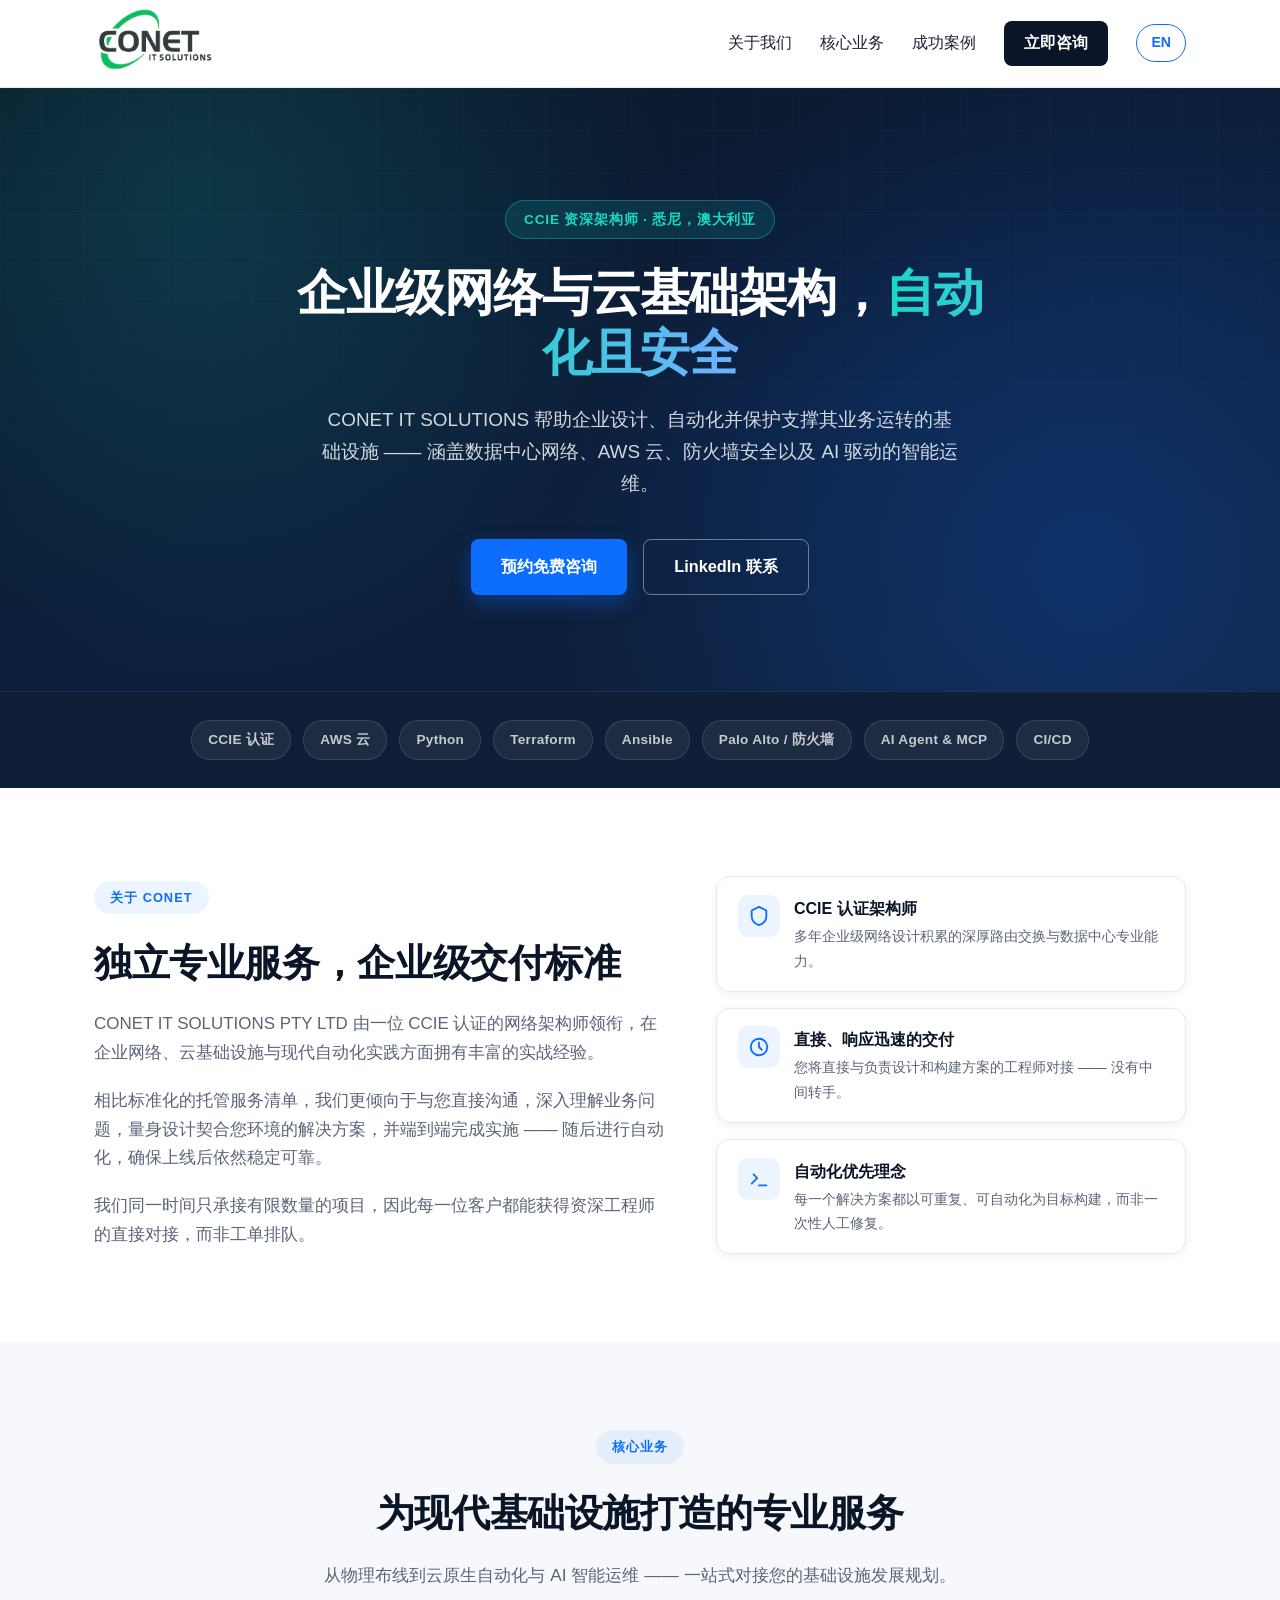
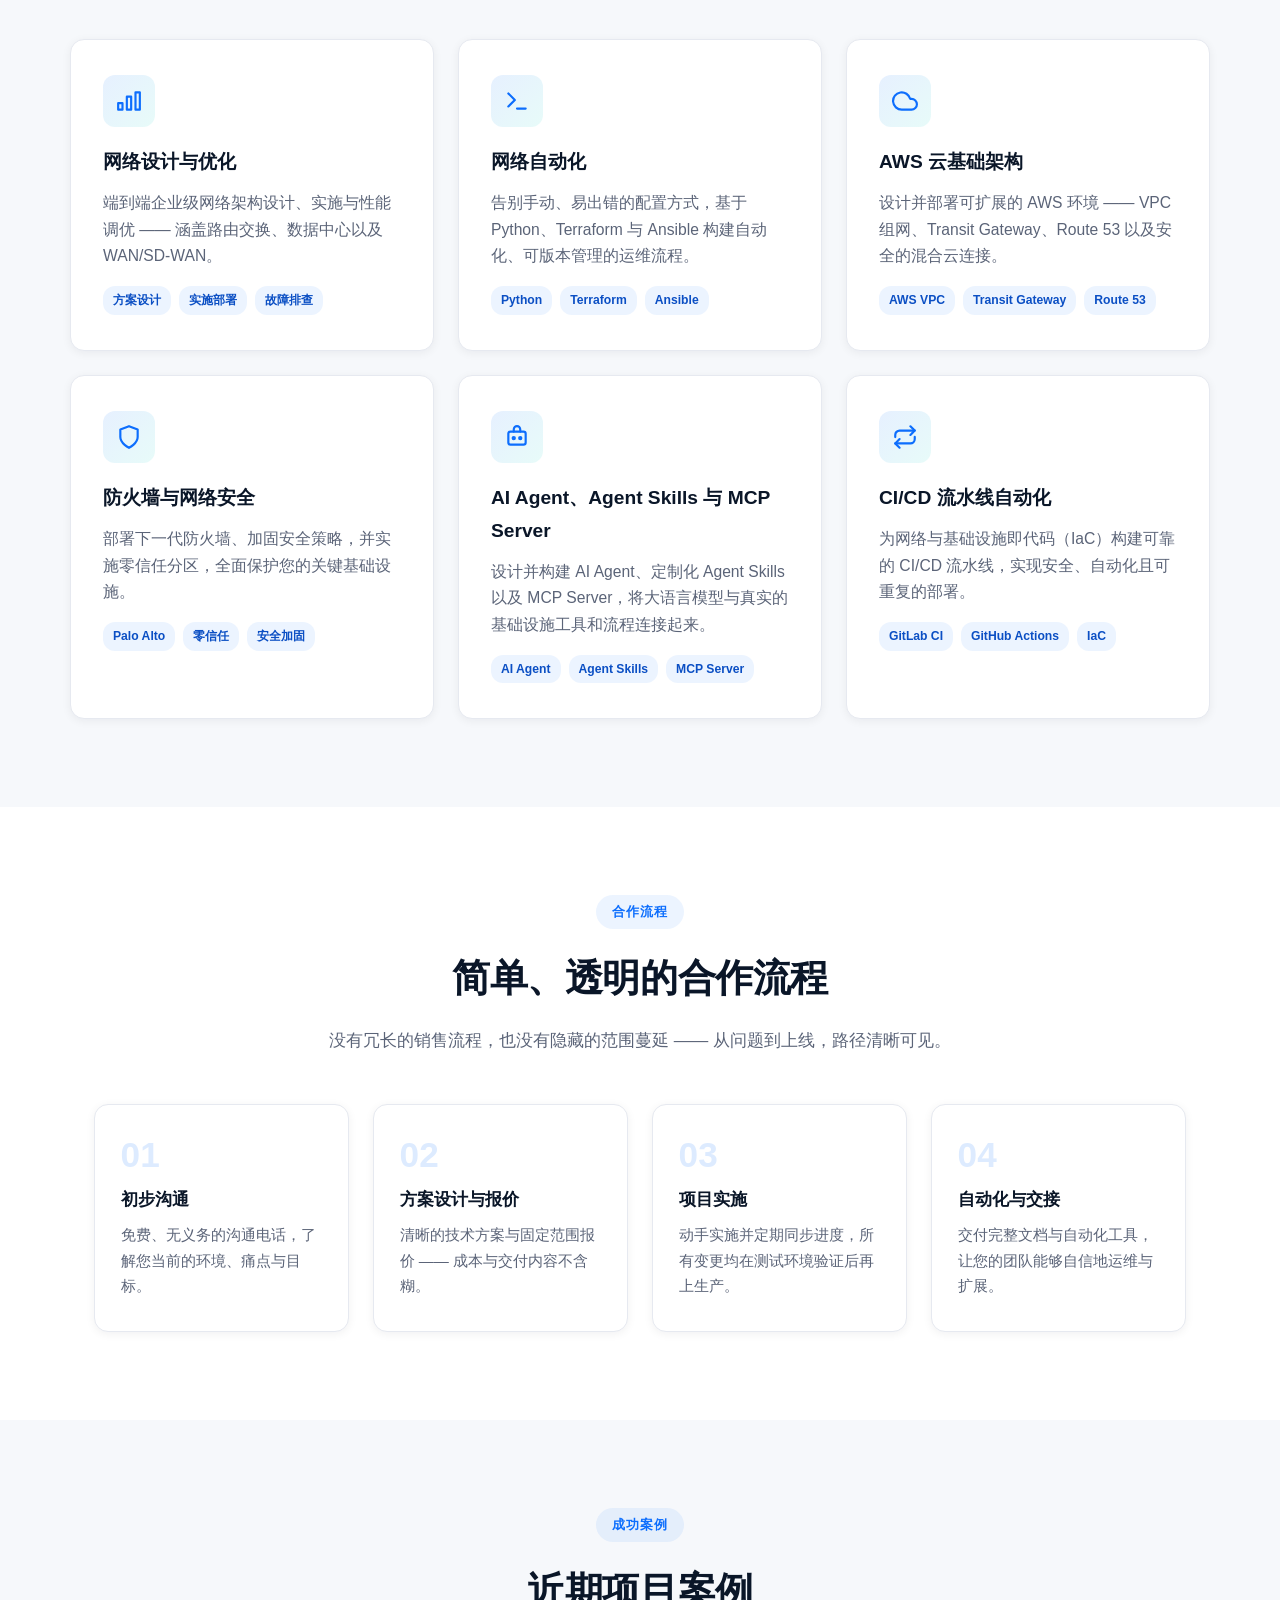
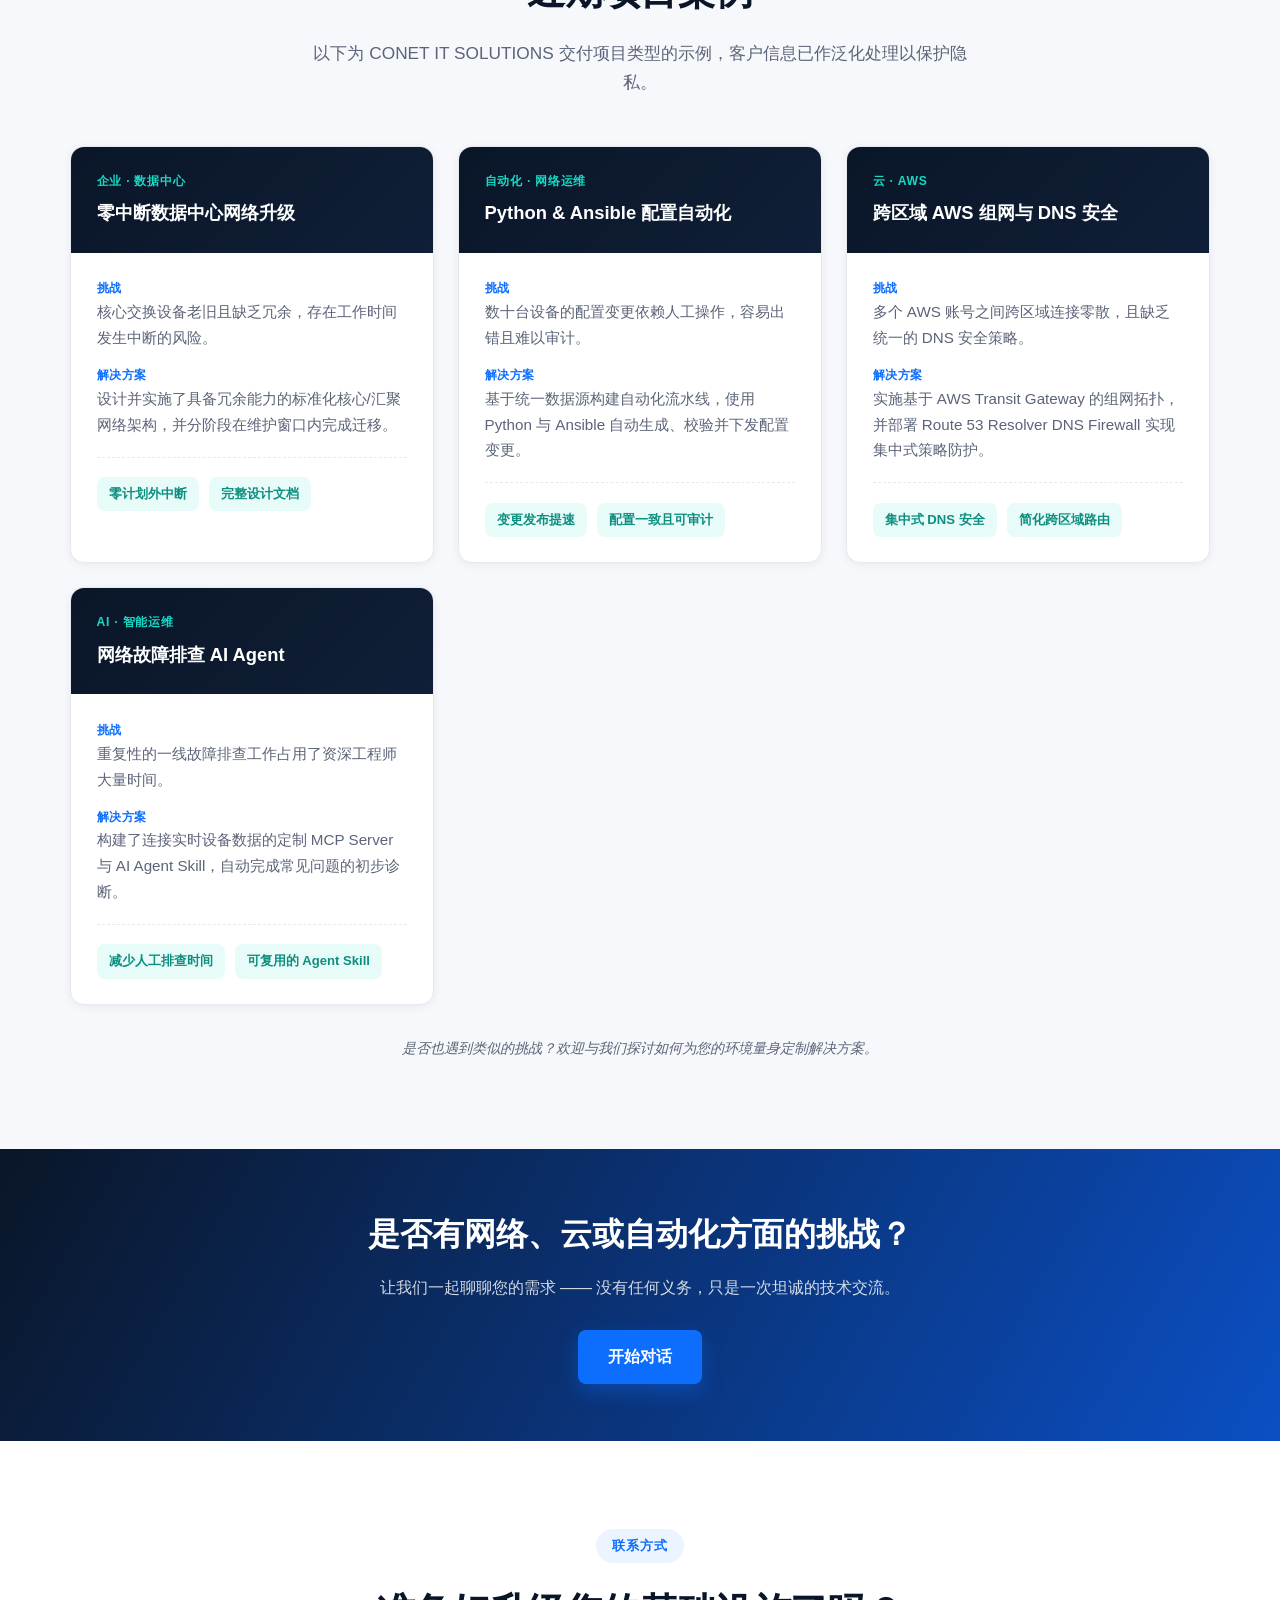
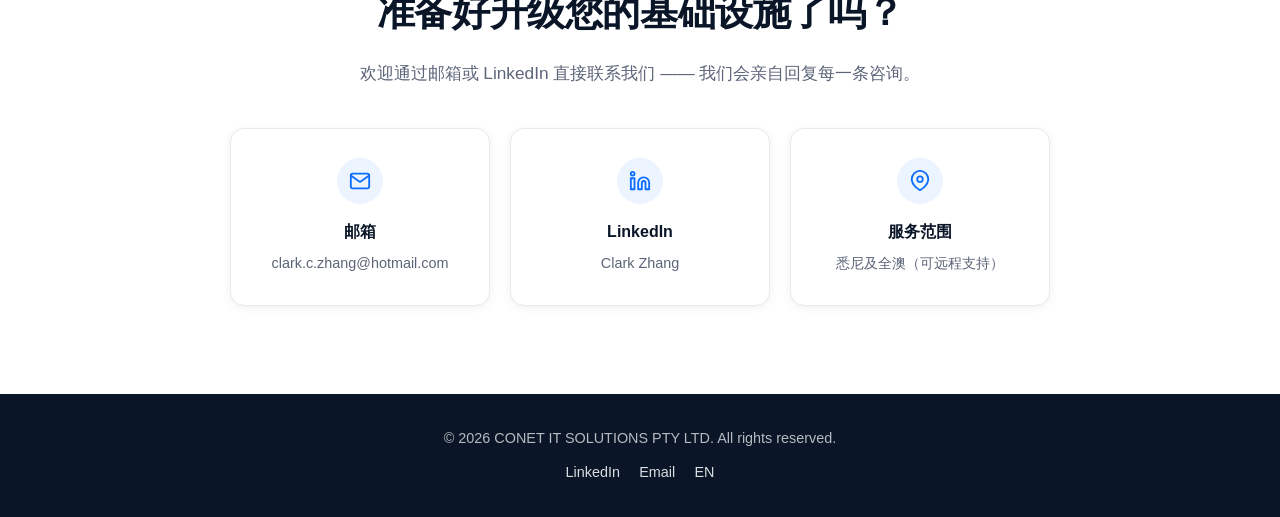
==== commit a403b5f8: "Replaced I using We" ====
--- a/cn.html
+++ b/cn.html
@@ -5,7 +5,7 @@
     <meta name="viewport" content="width=device-width, initial-scale=1.0">
     <meta name="description" content="CONET IT SOLUTIONS —— CCIE 资深架构师领衔，专注网络设计、自动化（Python/Terraform/Ansible）、AWS 云、防火墙安全、AI Agent 与 MCP、CI/CD 流水线。">
     <title>CONET IT SOLUTIONS | 网络、云与自动化专家</title>
-    <link rel="stylesheet" href="css/style.css">
+    <link rel="stylesheet" href="css/style.css?v=20260820">
 </head>
 <body>
 
@@ -55,8 +55,8 @@
                 <span class="section-tag">关于 CONET</span>
                 <h2 class="section-title" style="text-align:left;">独立专业服务，企业级交付标准</h2>
                 <p>CONET IT SOLUTIONS PTY LTD 由一位 CCIE 认证的网络架构师领衔，在企业网络、云基础设施与现代自动化实践方面拥有丰富的实战经验。</p>
-                <p>相比标准化的托管服务清单，我更倾向于与您直接沟通，深入理解业务问题，量身设计契合您环境的解决方案，并端到端完成实施 —— 随后进行自动化，确保上线后依然稳定可靠。</p>
-                <p>我同一时间只承接有限数量的项目，因此每一位客户都能获得资深工程师的直接对接，而非工单排队。</p>
+                <p>相比标准化的托管服务清单，我们更倾向于与您直接沟通，深入理解业务问题，量身设计契合您环境的解决方案，并端到端完成实施 —— 随后进行自动化，确保上线后依然稳定可靠。</p>
+                <p>我们同一时间只承接有限数量的项目，因此每一位客户都能获得资深工程师的直接对接，而非工单排队。</p>
             </div>
             <div class="about-badges">
                 <div class="badge-card">
@@ -279,7 +279,7 @@
                     </div>
                 </div>
             </div>
-            <p class="case-note">是否也遇到类似的挑战？欢迎与我探讨如何为您的环境量身定制解决方案。</p>
+            <p class="case-note">是否也遇到类似的挑战？欢迎与我们探讨如何为您的环境量身定制解决方案。</p>
         </div>
     </section>
 
@@ -294,7 +294,7 @@
     <section id="contact" class="container section text-center">
         <span class="section-tag">联系方式</span>
         <h2 class="section-title">准备好升级您的基础设施了吗？</h2>
-        <p class="section-subtitle" style="margin-bottom:0;">欢迎通过邮箱或 LinkedIn 直接联系我 —— 我会亲自回复每一条咨询。</p>
+        <p class="section-subtitle" style="margin-bottom:0;">欢迎通过邮箱或 LinkedIn 直接联系我们 —— 我们会亲自回复每一条咨询。</p>
         <div class="contact-grid">
             <a href="mailto:clark.c.zhang@hotmail.com" class="contact-card">
                 <div class="contact-icon">
--- a/css/style.css
+++ b/css/style.css
@@ -27,11 +27,12 @@
 }
 
 body {
-    font-family: 'Segoe UI', 'PingFang SC', 'Microsoft YaHei', Tahoma, Geneva, Verdana, sans-serif;
+    font-family: -apple-system, BlinkMacSystemFont, 'Segoe UI', 'PingFang SC', 'Microsoft YaHei', Tahoma, Geneva, Verdana, sans-serif;
     line-height: 1.7;
     color: var(--text-dark);
     background: var(--white);
     -webkit-font-smoothing: antialiased;
+    -moz-osx-font-smoothing: grayscale;
 }
 
 a {
@@ -93,6 +94,7 @@
 /* ============ 导航栏 ============ */
 header {
     background: rgba(255, 255, 255, 0.92);
+    -webkit-backdrop-filter: blur(10px);
     backdrop-filter: blur(10px);
     padding: 0.4rem 0;
     position: sticky;
@@ -174,6 +176,7 @@
         linear-gradient(rgba(255,255,255,0.04) 1px, transparent 1px),
         linear-gradient(90deg, rgba(255,255,255,0.04) 1px, transparent 1px);
     background-size: 42px 42px;
+    -webkit-mask-image: linear-gradient(to bottom, rgba(0,0,0,0.6), transparent 85%);
     mask-image: linear-gradient(to bottom, rgba(0,0,0,0.6), transparent 85%);
     pointer-events: none;
 }
@@ -211,6 +214,7 @@
     -webkit-background-clip: text;
     background-clip: text;
     color: transparent;
+    -webkit-text-fill-color: transparent;
 }
 .hero p {
     font-size: 1.18rem;
